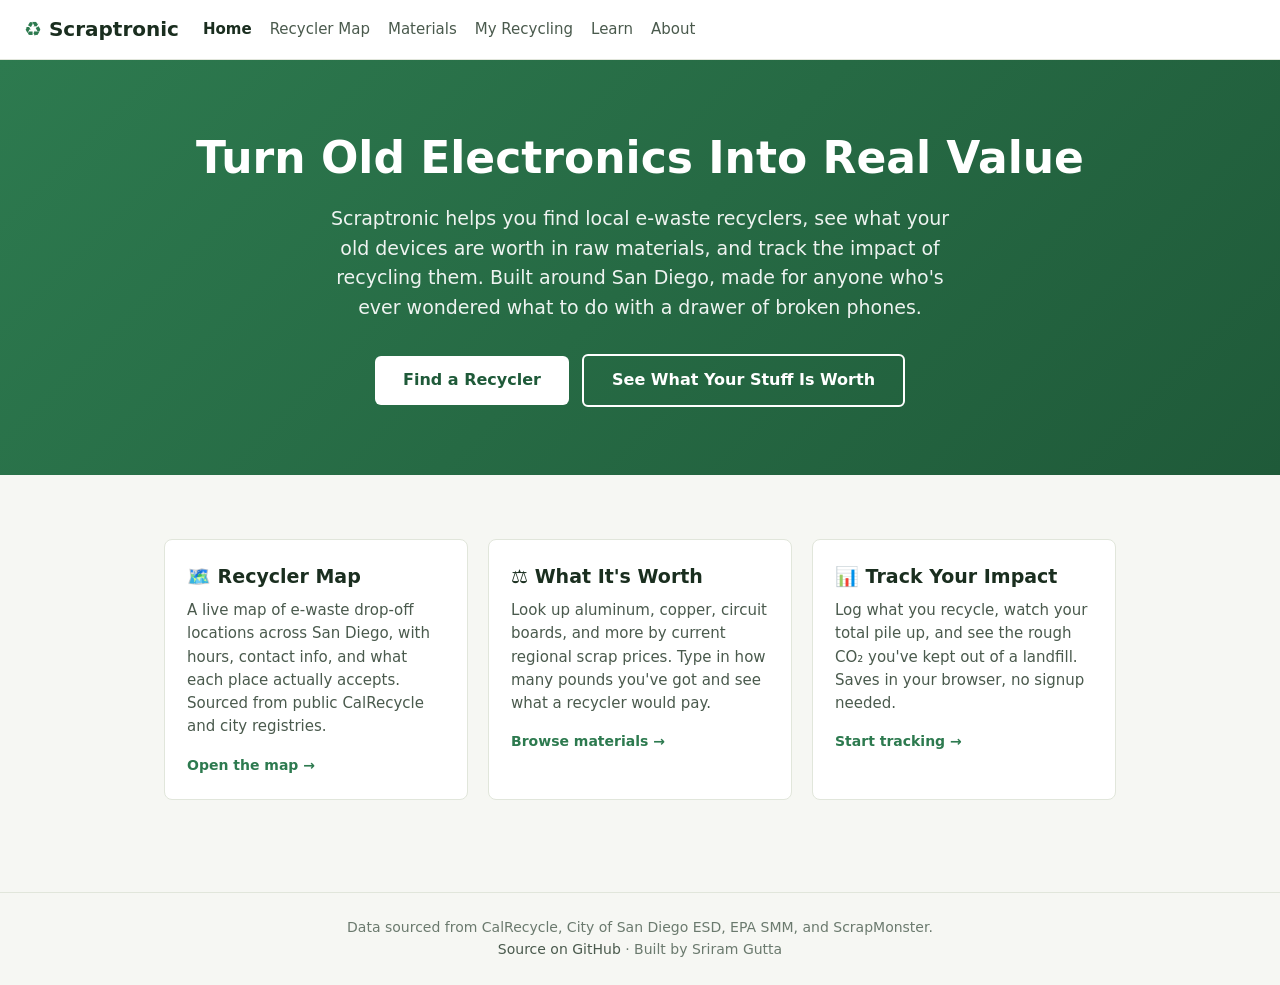
==== frontend/index.html @ 5e452e2a "Session 1 skeleton: 6 stub pages + Flask /api/health + README v0 First deployable cut of Scraptronic" ====
<!DOCTYPE html>
<html lang="en">
<head>
    <meta charset="UTF-8">
    <meta name="viewport" content="width=device-width, initial-scale=1.0">
    <title>Scraptronic - Incentivizing E-Waste Recycling</title>
    <meta name="description" content="A platform that connects you with local e-waste recyclers, shows what your old electronics are worth, and tracks your recycling impact.">
    <link rel="stylesheet" href="css/style.css">
</head>
<body>

<nav class="nav">
    <div class="brand"><span class="leaf">♻</span> Scraptronic</div>
    <div class="links">
        <a href="index.html" class="active">Home</a>
        <a href="map.html">Recycler Map</a>
        <a href="materials.html">Materials</a>
        <a href="tracker.html">My Recycling</a>
        <a href="learn.html">Learn</a>
        <a href="about.html">About</a>
    </div>
</nav>

<section class="hero">
    <h1>Turn Old Electronics Into Real Value</h1>
    <p class="tagline">
        Scraptronic helps you find local e-waste recyclers, see what your old devices
        are worth in raw materials, and track the impact of recycling them. Built around
        San Diego, made for anyone who's ever wondered what to do with a drawer of
        broken phones.
    </p>
    <a href="map.html" class="cta">Find a Recycler</a>
    <a href="materials.html" class="cta secondary">See What Your Stuff Is Worth</a>
</section>

<main class="container">

    <div class="cards">

        <div class="card">
            <h3>🗺️ Recycler Map</h3>
            <p>
                A live map of e-waste drop-off locations across San Diego, with hours,
                contact info, and what each place actually accepts. Sourced from public
                CalRecycle and city registries.
            </p>
            <a href="map.html" class="card-link">Open the map →</a>
        </div>

        <div class="card">
            <h3>⚖️ What It's Worth</h3>
            <p>
                Look up aluminum, copper, circuit boards, and more by current regional
                scrap prices. Type in how many pounds you've got and see what a recycler
                would pay.
            </p>
            <a href="materials.html" class="card-link">Browse materials →</a>
        </div>

        <div class="card">
            <h3>📊 Track Your Impact</h3>
            <p>
                Log what you recycle, watch your total pile up, and see the rough CO₂
                you've kept out of a landfill. Saves in your browser, no signup needed.
            </p>
            <a href="tracker.html" class="card-link">Start tracking →</a>
        </div>

    </div>

</main>

<footer class="footer">
    Data sourced from CalRecycle, City of San Diego ESD, EPA SMM, and ScrapMonster.
    <br>
    <a href="https://github.com/Sriram-Gutta/scraptronic">Source on GitHub</a> · Built by Sriram Gutta
</footer>

</body>
</html>
---- frontend/css/style.css ----
/* scraptronic styles - keep it simple, no framework */

* {
    box-sizing: border-box;
}

body {
    margin: 0;
    font-family: -apple-system, BlinkMacSystemFont, "Segoe UI", system-ui, sans-serif;
    background: #f6f7f3;
    color: #1a2e1f;
    line-height: 1.55;
}

a {
    color: #2d7a4f;
    text-decoration: none;
}

a:hover {
    text-decoration: underline;
}


/* top nav */

.nav {
    background: #ffffff;
    border-bottom: 1px solid #e1e6db;
    padding: 14px 24px;
    display: flex;
    align-items: center;
    flex-wrap: wrap;
    gap: 24px;
}

.nav .brand {
    font-weight: 700;
    font-size: 20px;
    color: #1a2e1f;
}

.nav .brand .leaf {
    color: #2d7a4f;
}

.nav .links {
    display: flex;
    gap: 18px;
    flex-wrap: wrap;
}

.nav .links a {
    color: #4a5a4d;
    font-size: 15px;
}

.nav .links a.active {
    color: #1a2e1f;
    font-weight: 600;
}


/* main content container */

.container {
    max-width: 1000px;
    margin: 0 auto;
    padding: 32px 24px;
}


/* hero (home page) */

.hero {
    background: linear-gradient(135deg, #2d7a4f 0%, #1f5a39 100%);
    color: #ffffff;
    padding: 64px 24px;
    text-align: center;
}

.hero h1 {
    font-size: 44px;
    margin: 0 0 12px 0;
    font-weight: 700;
}

.hero .tagline {
    font-size: 19px;
    margin: 0 auto 28px auto;
    max-width: 620px;
    opacity: 0.92;
}

.hero .cta {
    display: inline-block;
    background: #ffffff;
    color: #1f5a39;
    padding: 12px 28px;
    border-radius: 6px;
    font-weight: 600;
    margin: 4px;
}

.hero .cta.secondary {
    background: transparent;
    color: #ffffff;
    border: 2px solid #ffffff;
}


/* page header (non-home pages) */

.page-header {
    padding: 36px 24px 18px 24px;
    text-align: center;
}

.page-header h1 {
    margin: 0 0 8px 0;
    font-size: 32px;
}

.page-header p {
    margin: 0;
    color: #4a5a4d;
    font-size: 17px;
}


/* feature card grid */

.cards {
    display: grid;
    grid-template-columns: repeat(auto-fit, minmax(260px, 1fr));
    gap: 20px;
    margin-top: 32px;
}

.card {
    background: #ffffff;
    border: 1px solid #e1e6db;
    border-radius: 8px;
    padding: 22px;
}

.card h3 {
    margin: 0 0 8px 0;
    font-size: 19px;
}

.card p {
    margin: 0 0 14px 0;
    color: #4a5a4d;
    font-size: 15px;
}

.card a.card-link {
    font-weight: 600;
    font-size: 14px;
}


/* placeholder / "coming soon" block used on stub pages */

.placeholder {
    background: #ffffff;
    border: 1px dashed #c3ccc2;
    border-radius: 8px;
    padding: 36px;
    text-align: center;
    color: #6b7a6e;
}


/* footer */

.footer {
    border-top: 1px solid #e1e6db;
    padding: 24px;
    text-align: center;
    font-size: 14px;
    color: #6b7a6e;
    margin-top: 60px;
}

.footer a {
    color: #4a5a4d;
}
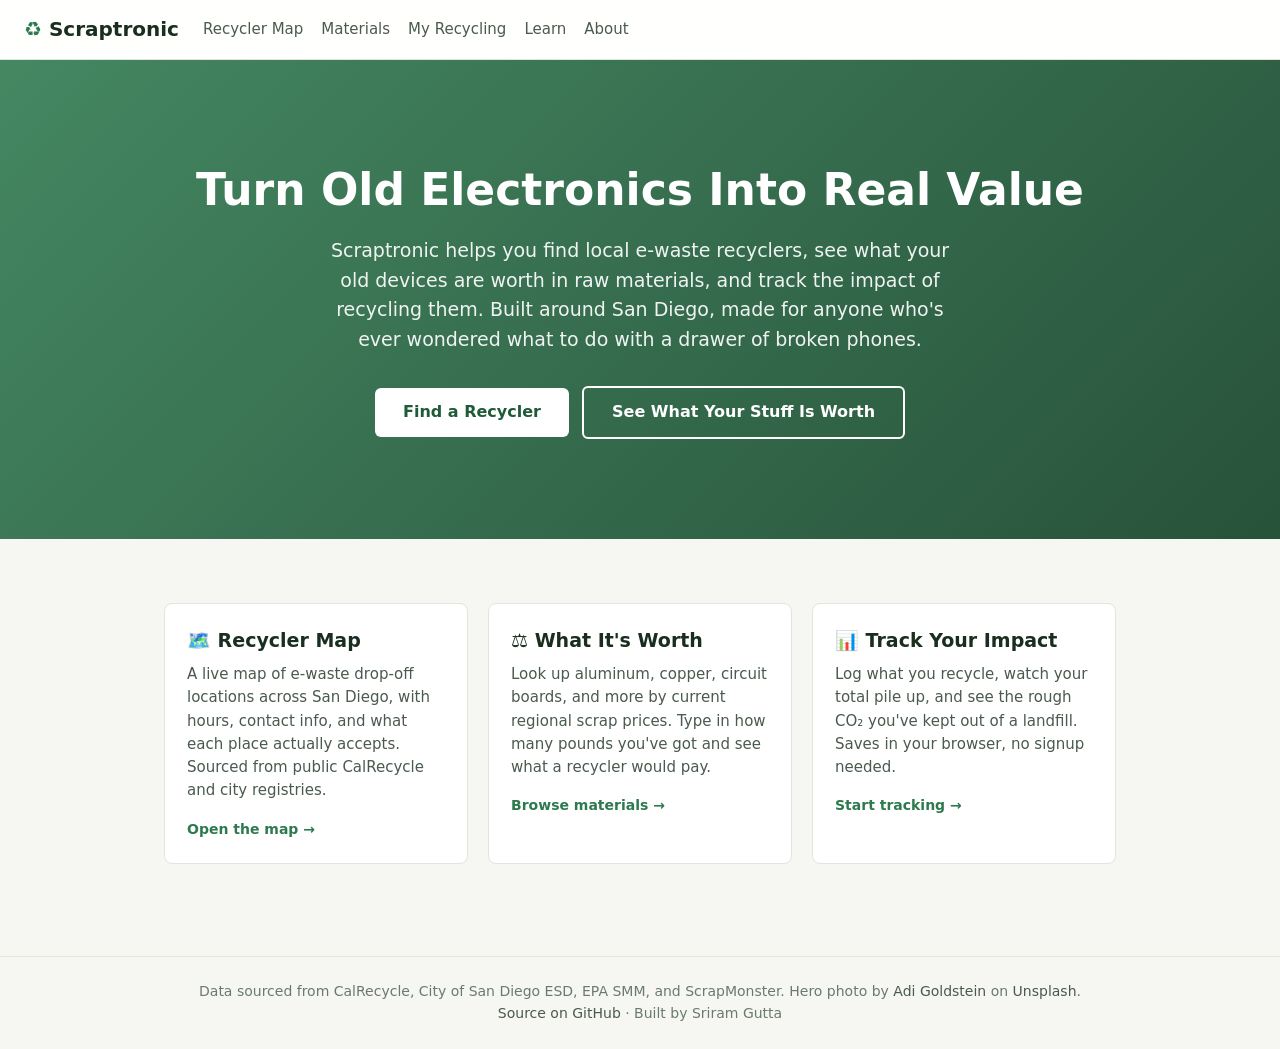
==== commit 1973b7f9: "UI polish: clickable logo, sticky nav, parallax hero, fade-in cards Nav (all 7 pages):   - The brand" ====
--- a/frontend/index.html
+++ b/frontend/index.html
@@ -5,14 +5,24 @@
     <meta name="viewport" content="width=device-width, initial-scale=1.0">
     <title>Scraptronic - Incentivizing E-Waste Recycling</title>
     <meta name="description" content="A platform that connects you with local e-waste recyclers, shows what your old electronics are worth, and tracks your recycling impact.">
+
+    <link rel="icon" type="image/svg+xml" href="favicon.svg">
+
+    <!-- social link previews -->
+    <meta property="og:type" content="website">
+    <meta property="og:url" content="https://sriram-gutta.github.io/scraptronic/">
+    <meta property="og:title" content="Scraptronic - Incentivizing E-Waste Recycling">
+    <meta property="og:description" content="Find local e-waste recyclers, see what your old electronics are worth in raw materials, and track your recycling impact. San Diego focused.">
+    <meta property="og:image" content="https://sriram-gutta.github.io/scraptronic/img/og-image.png">
+    <meta name="twitter:card" content="summary_large_image">
+
     <link rel="stylesheet" href="css/style.css">
 </head>
 <body>
 
 <nav class="nav">
-    <div class="brand"><span class="leaf">♻</span> Scraptronic</div>
+    <a class="brand" href="index.html"><span class="leaf">♻</span> Scraptronic</a>
     <div class="links">
-        <a href="index.html" class="active">Home</a>
         <a href="map.html">Recycler Map</a>
         <a href="materials.html">Materials</a>
         <a href="tracker.html">My Recycling</a>
@@ -37,7 +47,7 @@
 
     <div class="cards">
 
-        <div class="card">
+        <div class="card fade-in">
             <h3>🗺️ Recycler Map</h3>
             <p>
                 A live map of e-waste drop-off locations across San Diego, with hours,
@@ -47,7 +57,7 @@
             <a href="map.html" class="card-link">Open the map →</a>
         </div>
 
-        <div class="card">
+        <div class="card fade-in">
             <h3>⚖️ What It's Worth</h3>
             <p>
                 Look up aluminum, copper, circuit boards, and more by current regional
@@ -57,7 +67,7 @@
             <a href="materials.html" class="card-link">Browse materials →</a>
         </div>
 
-        <div class="card">
+        <div class="card fade-in">
             <h3>📊 Track Your Impact</h3>
             <p>
                 Log what you recycle, watch your total pile up, and see the rough CO₂
@@ -72,9 +82,13 @@
 
 <footer class="footer">
     Data sourced from CalRecycle, City of San Diego ESD, EPA SMM, and ScrapMonster.
+    Hero photo by <a href="https://unsplash.com/@adigold1" target="_blank" rel="noopener">Adi Goldstein</a>
+    on <a href="https://unsplash.com/" target="_blank" rel="noopener">Unsplash</a>.
     <br>
     <a href="https://github.com/Sriram-Gutta/scraptronic">Source on GitHub</a> · Built by Sriram Gutta
 </footer>
 
+<script src="js/scroll-fx.js"></script>
+
 </body>
 </html>
--- a/frontend/css/style.css
+++ b/frontend/css/style.css
@@ -22,22 +22,35 @@
 }
 
 
-/* top nav */
+/* top nav - sticky, with a subtle frosted-glass effect once you scroll */
 
 .nav {
-    background: #ffffff;
+    background: rgba(255, 255, 255, 0.92);
+    backdrop-filter: saturate(180%) blur(10px);
+    -webkit-backdrop-filter: saturate(180%) blur(10px);
     border-bottom: 1px solid #e1e6db;
     padding: 14px 24px;
     display: flex;
     align-items: center;
     flex-wrap: wrap;
     gap: 24px;
-}
-
+    position: sticky;
+    top: 0;
+    z-index: 100;
+}
+
+.nav a.brand,
 .nav .brand {
     font-weight: 700;
     font-size: 20px;
     color: #1a2e1f;
+    text-decoration: none;
+    transition: opacity 0.15s ease;
+}
+
+.nav a.brand:hover {
+    text-decoration: none;
+    opacity: 0.78;
 }
 
 .nav .brand .leaf {
@@ -70,13 +83,28 @@
 }
 
 
-/* hero (home page) */
+/* hero (home page) - parallax background image with a green overlay
+   so the heading text stays readable on top of the circuit board photo */
 
 .hero {
-    background: linear-gradient(135deg, #2d7a4f 0%, #1f5a39 100%);
+    background-image:
+        linear-gradient(135deg, rgba(45, 122, 79, 0.88) 0%, rgba(20, 60, 38, 0.94) 100%),
+        url('https://images.unsplash.com/photo-1518770660439-4636190af475?w=1920&q=80&auto=format&fit=crop');
+    background-size: cover;
+    background-position: center;
+    background-repeat: no-repeat;
+    background-attachment: fixed;
     color: #ffffff;
-    padding: 64px 24px;
-    text-align: center;
+    padding: 96px 24px;
+    text-align: center;
+}
+
+/* on mobile, fixed attachment is janky and burns battery - go back to normal */
+@media (max-width: 700px) {
+    .hero {
+        background-attachment: scroll;
+        padding: 64px 20px;
+    }
 }
 
 .hero h1 {
@@ -187,3 +215,72 @@
 .footer a {
     color: #4a5a4d;
 }
+
+
+/* scroll-triggered fade-in. elements with class="fade-in" start invisible
+   and slightly translated down; js/scroll-fx.js adds .visible once they
+   intersect the viewport. honors the user's reduced-motion preference. */
+
+.fade-in {
+    opacity: 0;
+    transform: translateY(22px);
+    transition: opacity 0.6s ease, transform 0.6s ease;
+}
+
+.fade-in.visible {
+    opacity: 1;
+    transform: translateY(0);
+}
+
+@media (prefers-reduced-motion: reduce) {
+    .fade-in,
+    .fade-in.visible {
+        opacity: 1;
+        transform: none;
+        transition: none;
+    }
+}
+
+
+/* mobile - keep the layout breathing on small screens */
+
+@media (max-width: 600px) {
+    .nav {
+        padding: 12px 16px;
+        gap: 12px;
+    }
+    .nav .brand {
+        font-size: 18px;
+    }
+    .nav .links {
+        gap: 12px;
+    }
+    .nav .links a {
+        font-size: 14px;
+    }
+    .container {
+        padding: 24px 16px;
+    }
+    .hero {
+        padding: 40px 20px;
+    }
+    .hero h1 {
+        font-size: 32px;
+    }
+    .hero .tagline {
+        font-size: 16px;
+    }
+    .hero .cta {
+        padding: 10px 22px;
+        font-size: 14px;
+    }
+    .page-header {
+        padding: 28px 16px 12px 16px;
+    }
+    .page-header h1 {
+        font-size: 26px;
+    }
+    .page-header p {
+        font-size: 15px;
+    }
+}
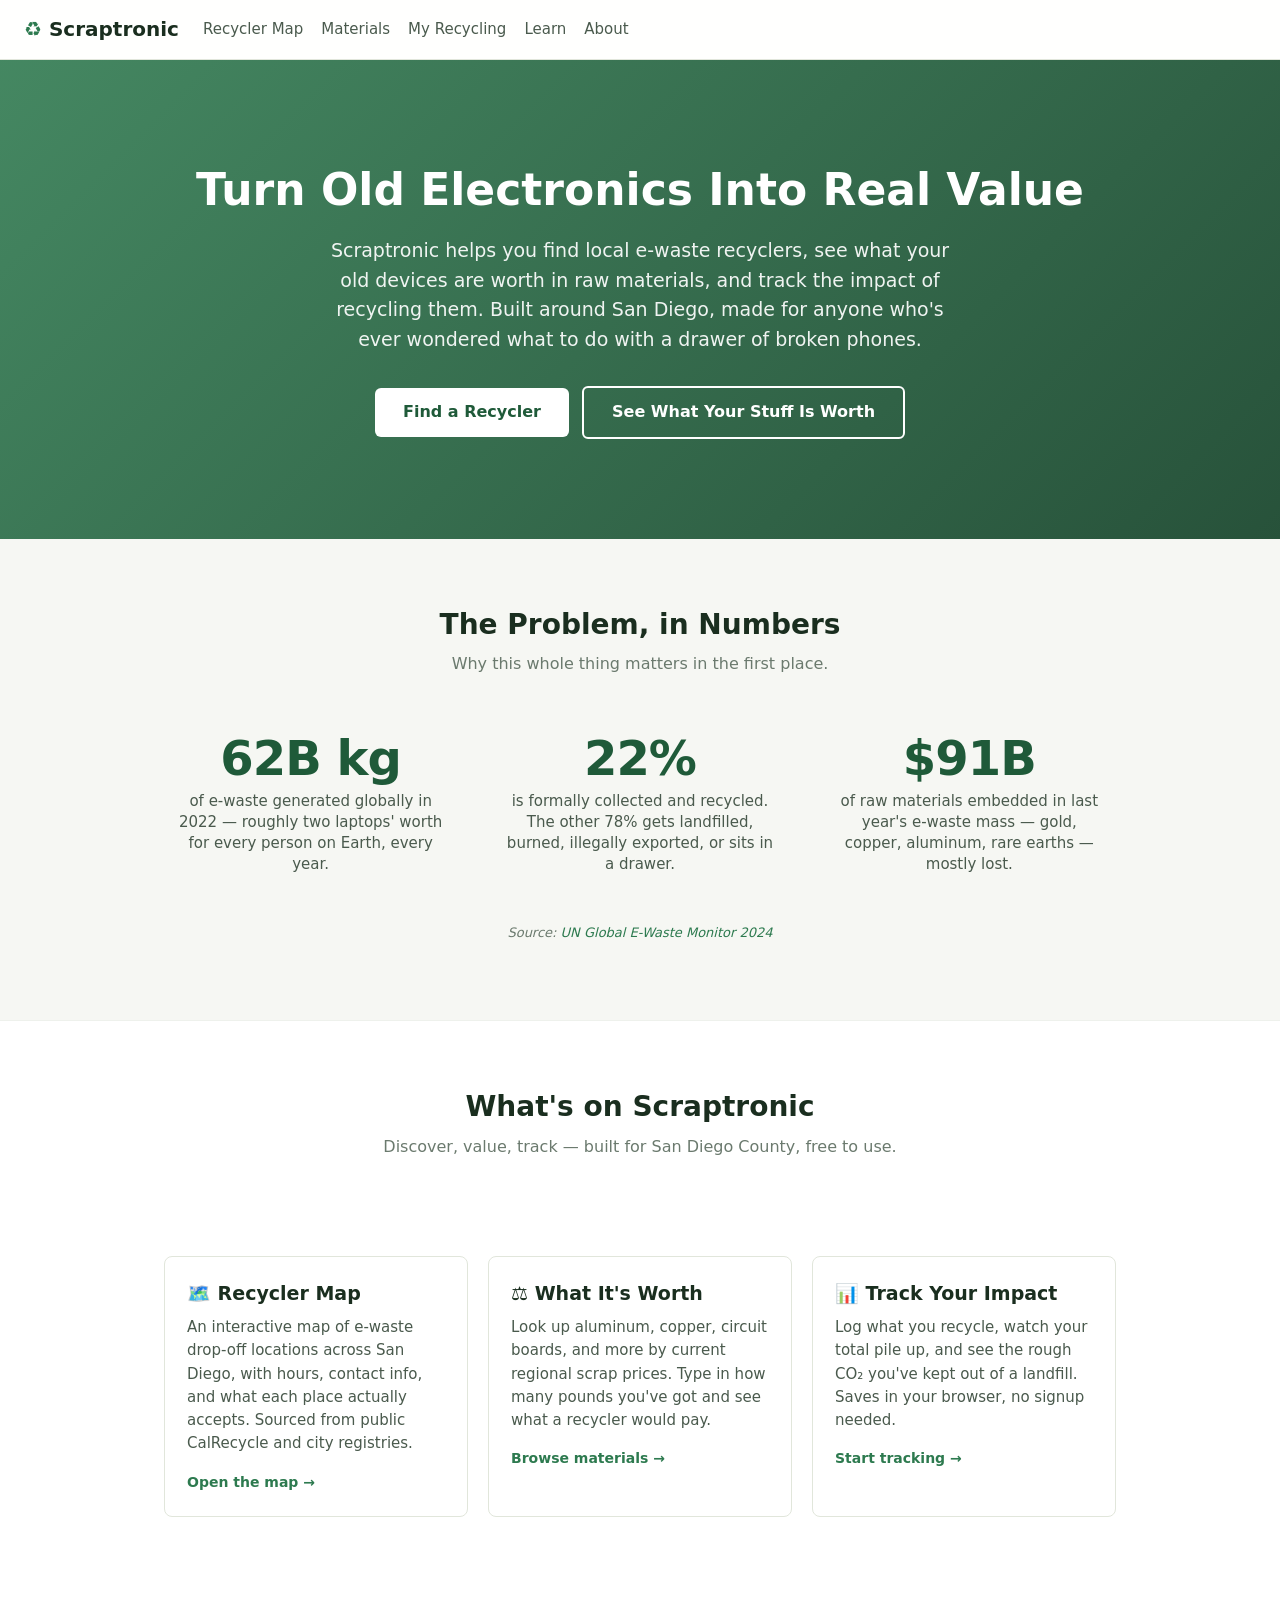
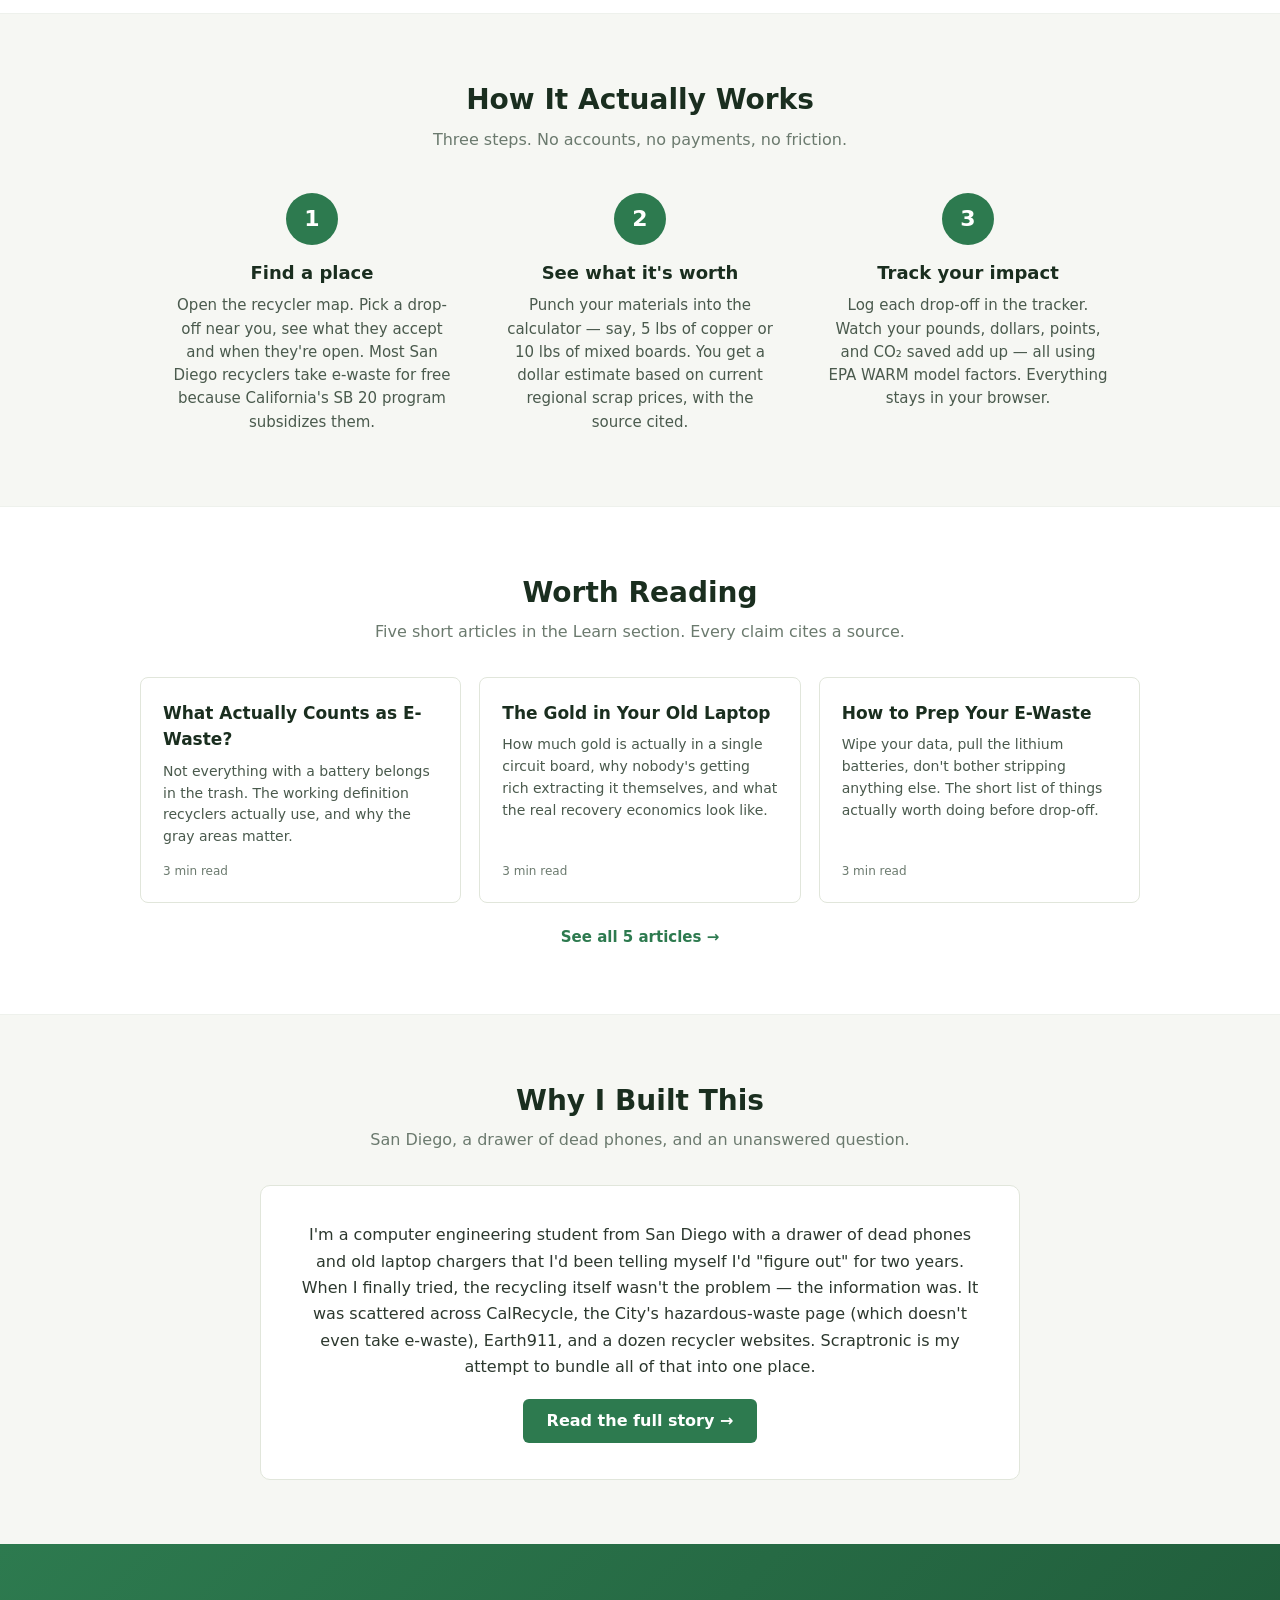
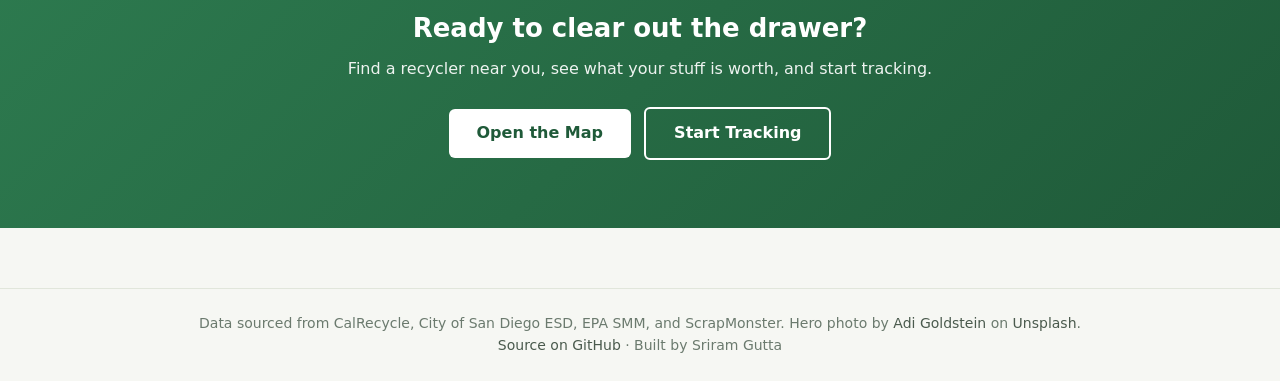
==== commit 2eb7cf80: "Expand home page so the scroll effect has room to breathe Added five new sections between the hero a" ====
--- a/frontend/index.html
+++ b/frontend/index.html
@@ -43,42 +43,176 @@
     <a href="materials.html" class="cta secondary">See What Your Stuff Is Worth</a>
 </section>
 
-<main class="container">
-
-    <div class="cards">
-
-        <div class="card fade-in">
-            <h3>🗺️ Recycler Map</h3>
+
+<!-- ====================================================================
+     The e-waste problem in numbers
+     ==================================================================== -->
+<section class="section">
+    <h2 class="section-title">The Problem, in Numbers</h2>
+    <p class="section-sub">Why this whole thing matters in the first place.</p>
+
+    <div class="big-stats">
+        <div class="big-stat fade-in">
+            <div class="number">62B kg</div>
+            <div class="label">of e-waste generated globally in 2022 — roughly two laptops' worth for every person on Earth, every year.</div>
+        </div>
+        <div class="big-stat fade-in">
+            <div class="number">22%</div>
+            <div class="label">is formally collected and recycled. The other 78% gets landfilled, burned, illegally exported, or sits in a drawer.</div>
+        </div>
+        <div class="big-stat fade-in">
+            <div class="number">$91B</div>
+            <div class="label">of raw materials embedded in last year's e-waste mass — gold, copper, aluminum, rare earths — mostly lost.</div>
+        </div>
+    </div>
+    <p class="stats-source">Source: <a href="https://ewastemonitor.info/the-global-e-waste-monitor-2024/" target="_blank" rel="noopener">UN Global E-Waste Monitor 2024</a></p>
+</section>
+
+
+<!-- ====================================================================
+     What's on Scraptronic (the three feature cards from before)
+     ==================================================================== -->
+<section class="section alt">
+    <h2 class="section-title">What's on Scraptronic</h2>
+    <p class="section-sub">Discover, value, track — built for San Diego County, free to use.</p>
+
+    <main class="container">
+        <div class="cards">
+
+            <div class="card fade-in">
+                <h3>🗺️ Recycler Map</h3>
+                <p>
+                    An interactive map of e-waste drop-off locations across San Diego, with hours,
+                    contact info, and what each place actually accepts. Sourced from public
+                    CalRecycle and city registries.
+                </p>
+                <a href="map.html" class="card-link">Open the map →</a>
+            </div>
+
+            <div class="card fade-in">
+                <h3>⚖️ What It's Worth</h3>
+                <p>
+                    Look up aluminum, copper, circuit boards, and more by current regional
+                    scrap prices. Type in how many pounds you've got and see what a recycler
+                    would pay.
+                </p>
+                <a href="materials.html" class="card-link">Browse materials →</a>
+            </div>
+
+            <div class="card fade-in">
+                <h3>📊 Track Your Impact</h3>
+                <p>
+                    Log what you recycle, watch your total pile up, and see the rough CO₂
+                    you've kept out of a landfill. Saves in your browser, no signup needed.
+                </p>
+                <a href="tracker.html" class="card-link">Start tracking →</a>
+            </div>
+
+        </div>
+    </main>
+</section>
+
+
+<!-- ====================================================================
+     How it works - 3 step explainer
+     ==================================================================== -->
+<section class="section">
+    <h2 class="section-title">How It Actually Works</h2>
+    <p class="section-sub">Three steps. No accounts, no payments, no friction.</p>
+
+    <div class="steps">
+        <div class="step fade-in">
+            <div class="step-num">1</div>
+            <h3>Find a place</h3>
             <p>
-                A live map of e-waste drop-off locations across San Diego, with hours,
-                contact info, and what each place actually accepts. Sourced from public
-                CalRecycle and city registries.
+                Open the recycler map. Pick a drop-off near you, see what they accept
+                and when they're open. Most San Diego recyclers take e-waste for free
+                because California's SB 20 program subsidizes them.
             </p>
-            <a href="map.html" class="card-link">Open the map →</a>
-        </div>
-
-        <div class="card fade-in">
-            <h3>⚖️ What It's Worth</h3>
+        </div>
+        <div class="step fade-in">
+            <div class="step-num">2</div>
+            <h3>See what it's worth</h3>
             <p>
-                Look up aluminum, copper, circuit boards, and more by current regional
-                scrap prices. Type in how many pounds you've got and see what a recycler
-                would pay.
+                Punch your materials into the calculator — say, 5 lbs of copper or
+                10 lbs of mixed boards. You get a dollar estimate based on current
+                regional scrap prices, with the source cited.
             </p>
-            <a href="materials.html" class="card-link">Browse materials →</a>
-        </div>
-
-        <div class="card fade-in">
-            <h3>📊 Track Your Impact</h3>
+        </div>
+        <div class="step fade-in">
+            <div class="step-num">3</div>
+            <h3>Track your impact</h3>
             <p>
-                Log what you recycle, watch your total pile up, and see the rough CO₂
-                you've kept out of a landfill. Saves in your browser, no signup needed.
+                Log each drop-off in the tracker. Watch your pounds, dollars, points,
+                and CO₂ saved add up — all using EPA WARM model factors. Everything
+                stays in your browser.
             </p>
-            <a href="tracker.html" class="card-link">Start tracking →</a>
-        </div>
-
-    </div>
-
-</main>
+        </div>
+    </div>
+</section>
+
+
+<!-- ====================================================================
+     Learn preview - 3 featured articles
+     ==================================================================== -->
+<section class="section alt">
+    <h2 class="section-title">Worth Reading</h2>
+    <p class="section-sub">Five short articles in the Learn section. Every claim cites a source.</p>
+
+    <div class="learn-preview-grid">
+        <a class="learn-preview-card fade-in" href="learn-article.html?slug=what-is-ewaste">
+            <h3>What Actually Counts as E-Waste?</h3>
+            <p>Not everything with a battery belongs in the trash. The working definition recyclers actually use, and why the gray areas matter.</p>
+            <div class="meta">3 min read</div>
+        </a>
+        <a class="learn-preview-card fade-in" href="learn-article.html?slug=gold-in-your-laptop">
+            <h3>The Gold in Your Old Laptop</h3>
+            <p>How much gold is actually in a single circuit board, why nobody's getting rich extracting it themselves, and what the real recovery economics look like.</p>
+            <div class="meta">3 min read</div>
+        </a>
+        <a class="learn-preview-card fade-in" href="learn-article.html?slug=prep-your-ewaste">
+            <h3>How to Prep Your E-Waste</h3>
+            <p>Wipe your data, pull the lithium batteries, don't bother stripping anything else. The short list of things actually worth doing before drop-off.</p>
+            <div class="meta">3 min read</div>
+        </a>
+    </div>
+    <div class="learn-preview-more">
+        <a href="learn.html">See all 5 articles →</a>
+    </div>
+</section>
+
+
+<!-- ====================================================================
+     Why I built this - About page teaser
+     ==================================================================== -->
+<section class="section">
+    <h2 class="section-title">Why I Built This</h2>
+    <p class="section-sub">San Diego, a drawer of dead phones, and an unanswered question.</p>
+
+    <div class="about-teaser fade-in">
+        <p>
+            I'm a computer engineering student from San Diego with a drawer of dead phones
+            and old laptop chargers that I'd been telling myself I'd "figure out" for two
+            years. When I finally tried, the recycling itself wasn't the problem — the
+            information was. It was scattered across CalRecycle, the City's hazardous-waste
+            page (which doesn't even take e-waste), Earth911, and a dozen recycler websites.
+            Scraptronic is my attempt to bundle all of that into one place.
+        </p>
+        <a class="button" href="about.html">Read the full story →</a>
+    </div>
+</section>
+
+
+<!-- ====================================================================
+     Final CTA
+     ==================================================================== -->
+<section class="section final-cta">
+    <h2>Ready to clear out the drawer?</h2>
+    <p>Find a recycler near you, see what your stuff is worth, and start tracking.</p>
+    <a href="map.html" class="button">Open the Map</a>
+    <a href="tracker.html" class="button outline">Start Tracking</a>
+</section>
+
 
 <footer class="footer">
     Data sourced from CalRecycle, City of San Diego ESD, EPA SMM, and ScrapMonster.
--- a/frontend/css/style.css
+++ b/frontend/css/style.css
@@ -156,6 +156,259 @@
 }
 
 
+/* section heading used by the new home-page sections */
+
+.section-title {
+    font-size: 28px;
+    font-weight: 700;
+    margin: 0 0 6px 0;
+    color: #1a2e1f;
+    text-align: center;
+}
+
+.section-sub {
+    text-align: center;
+    color: #6b7a6e;
+    font-size: 16px;
+    margin: 0 0 32px 0;
+}
+
+
+/* alternating-background sections on the home page */
+
+.section {
+    padding: 64px 24px;
+}
+
+.section.alt {
+    background: #ffffff;
+    border-top: 1px solid #eef1ec;
+    border-bottom: 1px solid #eef1ec;
+}
+
+@media (max-width: 600px) {
+    .section {
+        padding: 44px 16px;
+    }
+}
+
+
+/* big-stats row (the e-waste problem section) */
+
+.big-stats {
+    display: grid;
+    grid-template-columns: repeat(auto-fit, minmax(220px, 1fr));
+    gap: 28px;
+    max-width: 960px;
+    margin: 0 auto;
+}
+
+.big-stat {
+    text-align: center;
+    padding: 24px 16px;
+}
+
+.big-stat .number {
+    font-size: 48px;
+    font-weight: 800;
+    color: #1f5a39;
+    line-height: 1.05;
+    margin-bottom: 8px;
+    letter-spacing: -0.02em;
+}
+
+.big-stat .label {
+    font-size: 15px;
+    color: #4a5a4d;
+    line-height: 1.4;
+}
+
+.stats-source {
+    text-align: center;
+    color: #6b7a6e;
+    font-size: 13px;
+    margin-top: 24px;
+    font-style: italic;
+}
+
+
+/* how-it-works steps */
+
+.steps {
+    display: grid;
+    grid-template-columns: repeat(auto-fit, minmax(240px, 1fr));
+    gap: 24px;
+    max-width: 960px;
+    margin: 0 auto;
+}
+
+.step {
+    text-align: center;
+    padding: 8px 12px;
+}
+
+.step .step-num {
+    width: 52px;
+    height: 52px;
+    border-radius: 50%;
+    background: #2d7a4f;
+    color: #ffffff;
+    font-size: 22px;
+    font-weight: 700;
+    display: flex;
+    align-items: center;
+    justify-content: center;
+    margin: 0 auto 14px auto;
+}
+
+.step h3 {
+    font-size: 18px;
+    margin: 0 0 8px 0;
+    color: #1a2e1f;
+}
+
+.step p {
+    font-size: 15px;
+    color: #4a5a4d;
+    line-height: 1.55;
+    margin: 0;
+}
+
+
+/* learn preview grid (mini article cards on the home page) */
+
+.learn-preview-grid {
+    display: grid;
+    grid-template-columns: repeat(auto-fit, minmax(260px, 1fr));
+    gap: 18px;
+    max-width: 1000px;
+    margin: 0 auto;
+}
+
+.learn-preview-card {
+    background: #ffffff;
+    border: 1px solid #e1e6db;
+    border-radius: 8px;
+    padding: 22px;
+    text-decoration: none;
+    color: inherit;
+    display: flex;
+    flex-direction: column;
+}
+
+.learn-preview-card:hover {
+    border-color: #2d7a4f;
+    box-shadow: 0 2px 6px rgba(45, 122, 79, 0.08);
+    text-decoration: none;
+}
+
+.learn-preview-card h3 {
+    font-size: 17px;
+    margin: 0 0 8px 0;
+    color: #1a2e1f;
+}
+
+.learn-preview-card p {
+    font-size: 14px;
+    color: #4a5a4d;
+    margin: 0 0 14px 0;
+    flex-grow: 1;
+}
+
+.learn-preview-card .meta {
+    font-size: 12px;
+    color: #6b7a6e;
+}
+
+.learn-preview-more {
+    text-align: center;
+    margin-top: 22px;
+}
+
+.learn-preview-more a {
+    font-weight: 600;
+    font-size: 15px;
+}
+
+
+/* the "why I built it" teaser block */
+
+.about-teaser {
+    background: #ffffff;
+    border: 1px solid #e1e6db;
+    border-radius: 10px;
+    padding: 36px;
+    max-width: 760px;
+    margin: 0 auto;
+    text-align: center;
+}
+
+.about-teaser p {
+    font-size: 16px;
+    color: #2c382e;
+    line-height: 1.65;
+    margin: 0 0 18px 0;
+}
+
+.about-teaser .button {
+    display: inline-block;
+    padding: 10px 24px;
+    background: #2d7a4f;
+    color: #ffffff;
+    border-radius: 6px;
+    font-weight: 600;
+    text-decoration: none;
+}
+
+.about-teaser .button:hover {
+    background: #1f5a39;
+    text-decoration: none;
+}
+
+@media (max-width: 600px) {
+    .about-teaser { padding: 24px 18px; }
+    .big-stat .number { font-size: 38px; }
+}
+
+
+/* final CTA section */
+
+.final-cta {
+    background: linear-gradient(135deg, #2d7a4f 0%, #1f5a39 100%);
+    color: #ffffff;
+    text-align: center;
+}
+
+.final-cta h2 {
+    font-size: 26px;
+    margin: 0 0 8px 0;
+    color: #ffffff;
+}
+
+.final-cta p {
+    margin: 0 0 22px 0;
+    font-size: 16px;
+    opacity: 0.92;
+}
+
+.final-cta .button {
+    display: inline-block;
+    padding: 12px 28px;
+    background: #ffffff;
+    color: #1f5a39;
+    border-radius: 6px;
+    font-weight: 700;
+    text-decoration: none;
+    margin: 4px;
+}
+
+.final-cta .button.outline {
+    background: transparent;
+    color: #ffffff;
+    border: 2px solid #ffffff;
+}
+
+
 /* feature card grid */
 
 .cards {
